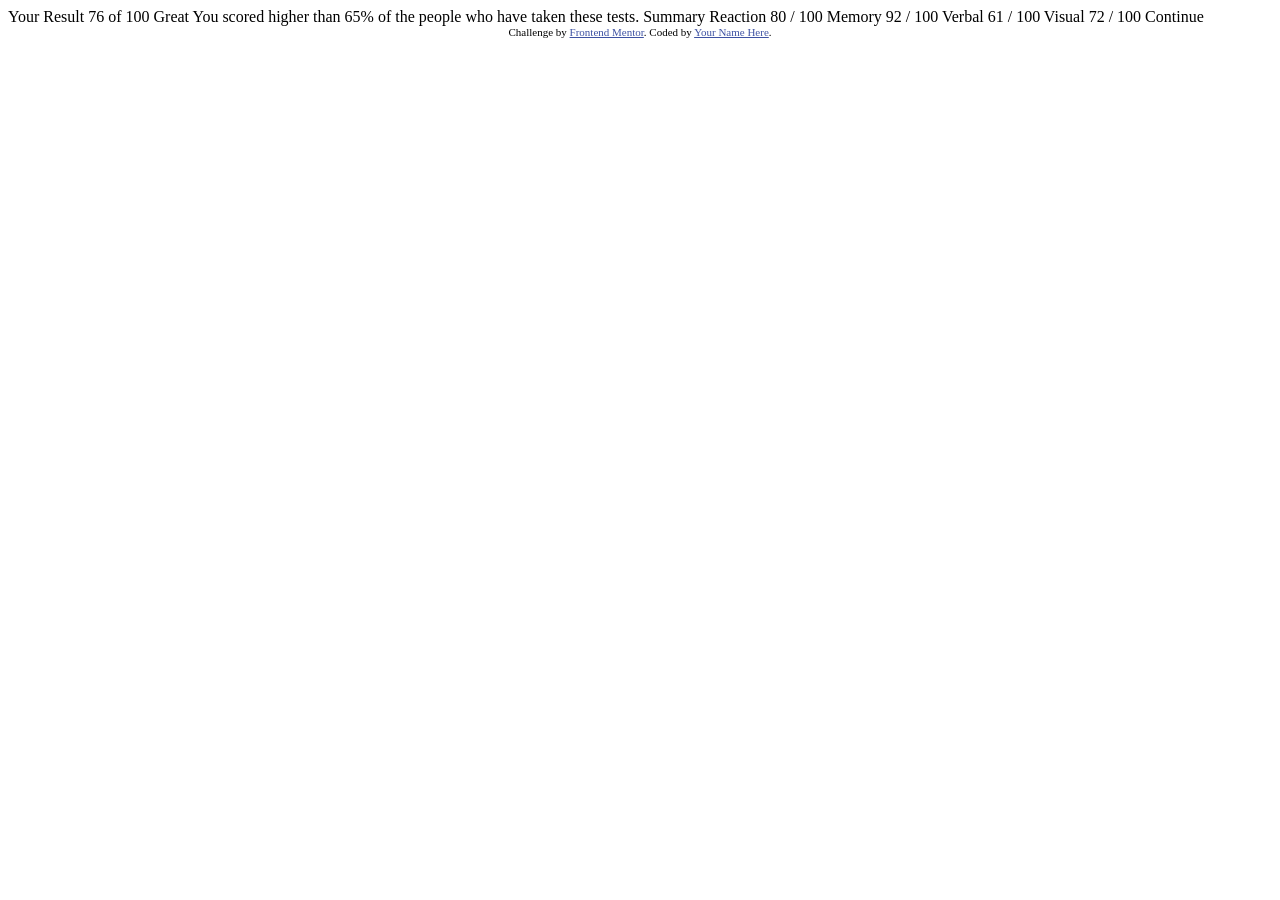
==== summary-component/index.html @ da3f1d07 "changed file structure" ====
<!DOCTYPE html>
<html lang="en">
<head>
  <meta charset="UTF-8">
  <meta name="viewport" content="width=device-width, initial-scale=1.0"> <!-- displays site properly based on user's device -->

  <link rel="icon" type="image/png" sizes="32x32" href="./assets/images/favicon-32x32.png">
  
  <title>Frontend Mentor | Results summary component</title>

  <!-- Feel free to remove these styles or customise in your own stylesheet 👍 -->
  <style>
    .attribution { font-size: 11px; text-align: center; }
    .attribution a { color: hsl(228, 45%, 44%); }
  </style>
</head>
<body>

  Your Result
  76
  of 100

  Great
  You scored higher than 65% of the people who have taken these tests.
  
  Summary

  Reaction
  80 / 100

  Memory
  92 / 100

  Verbal
  61 / 100

  Visual
  72 / 100

  Continue
  
  <div class="attribution">
    Challenge by <a href="https://www.frontendmentor.io?ref=challenge" target="_blank">Frontend Mentor</a>. 
    Coded by <a href="#">Your Name Here</a>.
  </div>
</body>
</html>
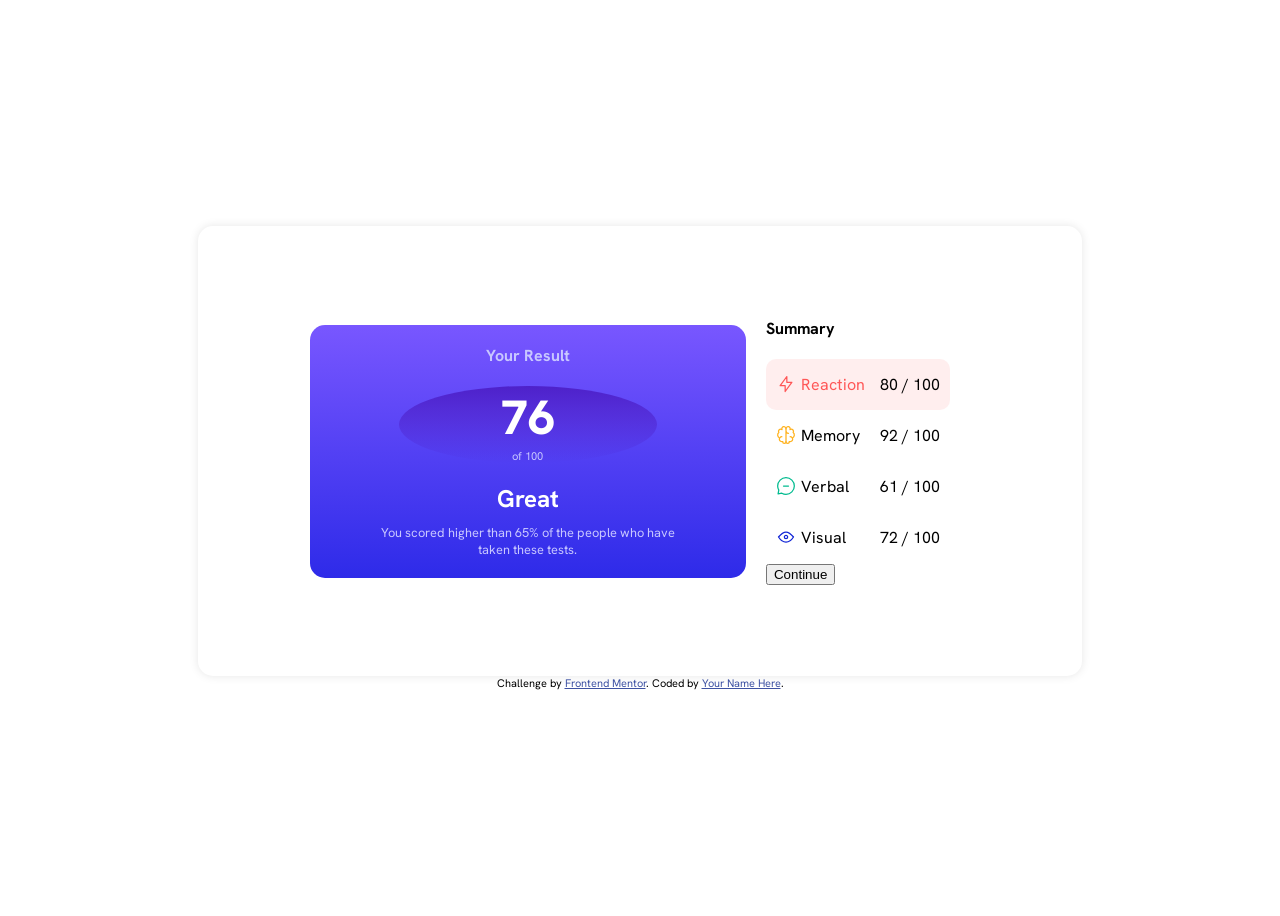
==== commit 4752cc71: "worked on web view" ====
--- a/summary-component/index.html
+++ b/summary-component/index.html
@@ -1,47 +1,85 @@
 <!DOCTYPE html>
 <html lang="en">
-<head>
-  <meta charset="UTF-8">
-  <meta name="viewport" content="width=device-width, initial-scale=1.0"> <!-- displays site properly based on user's device -->
+  <head>
+    <meta charset="UTF-8" />
+    <meta name="viewport" content="width=device-width, initial-scale=1.0" />
+    <!-- displays site properly based on user's device -->
 
-  <link rel="icon" type="image/png" sizes="32x32" href="./assets/images/favicon-32x32.png">
-  
-  <title>Frontend Mentor | Results summary component</title>
+    <link
+      rel="icon"
+      type="image/png"
+      sizes="32x32"
+      href="./assets/images/favicon-32x32.png"
+    />
+    <link rel="stylesheet" href="./main.css" />
+    <title>Frontend Mentor | Results summary component</title>
 
-  <!-- Feel free to remove these styles or customise in your own stylesheet 👍 -->
-  <style>
-    .attribution { font-size: 11px; text-align: center; }
-    .attribution a { color: hsl(228, 45%, 44%); }
-  </style>
-</head>
-<body>
-
-  Your Result
-  76
-  of 100
-
-  Great
-  You scored higher than 65% of the people who have taken these tests.
-  
-  Summary
-
-  Reaction
-  80 / 100
-
-  Memory
-  92 / 100
-
-  Verbal
-  61 / 100
-
-  Visual
-  72 / 100
-
-  Continue
-  
-  <div class="attribution">
-    Challenge by <a href="https://www.frontendmentor.io?ref=challenge" target="_blank">Frontend Mentor</a>. 
-    Coded by <a href="#">Your Name Here</a>.
-  </div>
-</body>
-</html>+    <!-- Feel free to remove these styles or customise in your own stylesheet 👍 -->
+    <style>
+      .attribution {
+        font-size: 11px;
+        text-align: center;
+      }
+      .attribution a {
+        color: hsl(228, 45%, 44%);
+      }
+    </style>
+  </head>
+  <body>
+    <main>
+      <section class="left">
+        <header class="result">Your Result</header>
+        <div class="result-number">
+          <div class="result-number-first">76</div>
+          <div class="result-number-second">of 100</div>
+        </div>
+        <div class="sub-result">
+          <div class="sub-result-number">Great</div>
+          <div class="sub-result-details">
+            You scored higher than 65% of the people who have taken these tests.
+          </div>
+        </div>
+      </section>
+      <section class="right">
+        <header class="summary">Summary</header>
+        <article class="stats">
+          <div class="reaction">
+            <div class="stats-left">
+              <img src="./assets/images/icon-reaction.svg" alt="reaction" />
+              <div class="reaction-text">Reaction</div>
+            </div>
+            <div class="reaction-number">80 / 100</div>
+          </div>
+          <div class="memory">
+            <div class="stats-left">
+              <img src="./assets/images/icon-memory.svg" alt="memory" />
+              <div class="memory-text">Memory</div>
+            </div>
+            <div class="memory-number">92 / 100</div>
+          </div>
+          <div class="verbal">
+            <div class="stats-left">
+              <img src="./assets/images/icon-verbal.svg" alt="verbal" />
+              <div class="verbal-text">Verbal</div>
+            </div>
+            <div class="verbal-number">61 / 100</div>
+          </div>
+          <div class="visual">
+            <div class="stats-left">
+              <img src="./assets/images/icon-visual.svg" alt="visual" />
+              <div class="visual-text">Visual</div>
+            </div>
+            <div class="visual-number">72 / 100</div>
+          </div>
+        </article>
+        <button>Continue</button>
+      </section>
+    </main>
+    <div class="attribution">
+      Challenge by
+      <a href="https://www.frontendmentor.io?ref=challenge" target="_blank"
+        >Frontend Mentor</a
+      >. Coded by <a href="#">Your Name Here</a>.
+    </div>
+  </body>
+</html>
--- a/summary-component/main.css
+++ b/summary-component/main.css
@@ -0,0 +1,122 @@
+@font-face {
+  font-family: "CustomFont";
+  src: url("./assets/fonts/HankenGrotesk-VariableFont_wght.ttf");
+}
+
+:root {
+  --white: hsl(0, 0%, 100%);
+  --pale-blue: hsl(221, 100%, 96%);
+  --light-lavender: hsl(241, 100%, 89%);
+  --dark-gray-blue: hsl(224, 30%, 27%);
+  --light-slate-blue: hsl(252, 100%, 67%);
+  --light-royal-blue: hsl(241, 81%, 54%);
+  --violet-blue: hsla(256, 72%, 46%, 1);
+  --persian-blue: hsla(241, 72%, 46%, 0);
+  --light-red: hsl(0, 100%, 67%);
+  --orangey-yellow: hsl(39, 100%, 56%);
+  --green-teal: hsl(166, 100%, 37%);
+  --cobalt-blue: hsl(234, 85%, 45%);
+}
+
+body {
+  height: 100vh;
+  font-family: "CustomFont", sans-serif;
+  display: flex;
+  align-items: center;
+  justify-content: center;
+  flex-direction: column;
+}
+
+main {
+  display: flex;
+  align-items: center;
+  justify-content: center;
+  width: 70%;
+  height: 50%;
+  border-radius: 15px;
+  box-shadow: 0px 0px 10px 0px rgba(0, 0, 0, 0.1);
+}
+
+.left {
+  text-align: center;
+  background-image: linear-gradient(
+    var(--light-slate-blue),
+    var(--light-royal-blue)
+  );
+  border-radius: 15px;
+  padding: 20px;
+}
+
+.result {
+  color: hsl(241, 100%, 89%);
+  font-weight: 700;
+}
+
+.result-number {
+  width: 65%;
+  height: 45%;
+  background-image: linear-gradient(var(--violet-blue), var(--persian-blue));
+  border-radius: 50%;
+  display: flex;
+  align-items: center;
+  justify-content: center;
+  flex-direction: column;
+  margin: 20px auto;
+}
+
+.result-number-first {
+  color: var(--white);
+  font-weight: 800;
+  font-size: 3rem;
+}
+
+.result-number-second {
+  color: var(--light-lavender);
+  font-size: 0.7rem;
+}
+
+.sub-result {
+  text-align: center;
+}
+
+.sub-result-number {
+  color: var(--white);
+  font-weight: 700;
+  font-size: 1.5rem;
+  margin-bottom: 10px;
+}
+
+.sub-result-details {
+  color: var(--light-lavender);
+  text-align: center;
+  font-size: 0.8rem;
+  width: 75%;
+  margin: 0px auto;
+}
+
+.right {
+  background-color: var(--white);
+  border-radius: 15px;
+  padding: 20px;
+}
+
+.summary {
+  font-weight: 700;
+  margin-bottom: 20px;
+}
+
+.stats div {
+  display: flex;
+  justify-content: space-between;
+  align-items: center;
+  padding: 5px;
+  border-radius: 10px;
+}
+
+.reaction {
+  background: hsla(0, 100%, 67%, 0.1);
+}
+
+.reaction-text {
+  color: var(--light-red);
+}
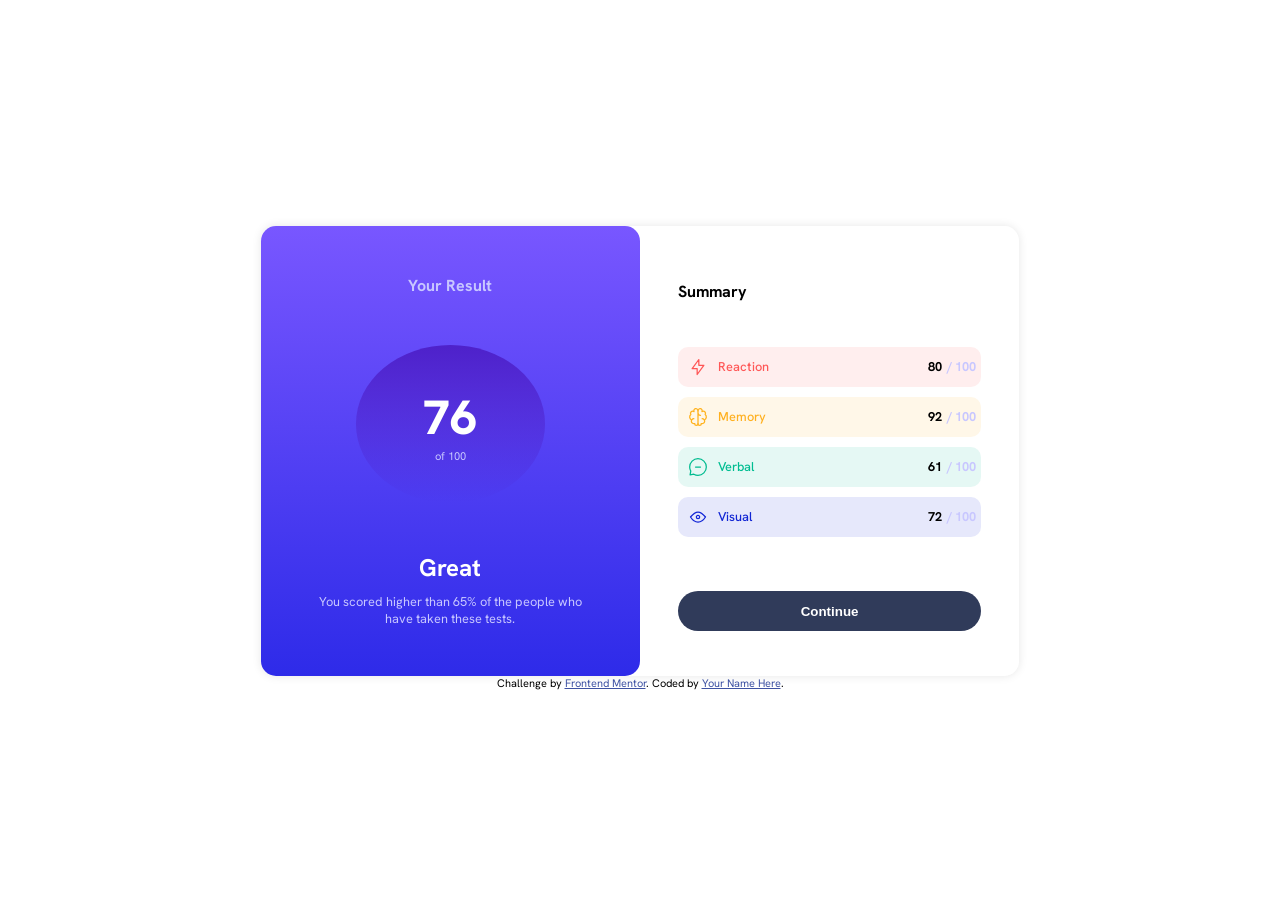
==== commit 2aa2d4a1: "finished web view" ====
--- a/summary-component/index.html
+++ b/summary-component/index.html
@@ -48,28 +48,28 @@
               <img src="./assets/images/icon-reaction.svg" alt="reaction" />
               <div class="reaction-text">Reaction</div>
             </div>
-            <div class="reaction-number">80 / 100</div>
+            <div class="score">80<span class="hundred"> / 100</span></div>
           </div>
           <div class="memory">
             <div class="stats-left">
               <img src="./assets/images/icon-memory.svg" alt="memory" />
               <div class="memory-text">Memory</div>
             </div>
-            <div class="memory-number">92 / 100</div>
+            <div class="score">92<span class="hundred"> / 100</span></div>
           </div>
           <div class="verbal">
             <div class="stats-left">
               <img src="./assets/images/icon-verbal.svg" alt="verbal" />
               <div class="verbal-text">Verbal</div>
             </div>
-            <div class="verbal-number">61 / 100</div>
+            <div class="score">61<span class="hundred"> / 100</span></div>
           </div>
           <div class="visual">
             <div class="stats-left">
               <img src="./assets/images/icon-visual.svg" alt="visual" />
               <div class="visual-text">Visual</div>
             </div>
-            <div class="visual-number">72 / 100</div>
+            <div class="score">72<span class="hundred"> / 100</span></div>
           </div>
         </article>
         <button>Continue</button>
--- a/summary-component/main.css
+++ b/summary-component/main.css
@@ -29,39 +29,41 @@
 
 main {
   display: flex;
-  align-items: center;
+  align-items: stretch;
   justify-content: center;
-  width: 70%;
-  height: 50%;
   border-radius: 15px;
   box-shadow: 0px 0px 10px 0px rgba(0, 0, 0, 0.1);
+  height: 50%;
+  width: 60%;
 }
 
 .left {
-  text-align: center;
+  display: flex;
+  flex-direction: column;
+  align-items: center;
+  justify-content: space-evenly;
   background-image: linear-gradient(
     var(--light-slate-blue),
     var(--light-royal-blue)
   );
   border-radius: 15px;
-  padding: 20px;
+  width: 50%;
 }
 
 .result {
-  color: hsl(241, 100%, 89%);
+  color: var(--light-lavender);
   font-weight: 700;
 }
 
 .result-number {
-  width: 65%;
-  height: 45%;
+  width: 50%;
+  height: 35%;
   background-image: linear-gradient(var(--violet-blue), var(--persian-blue));
   border-radius: 50%;
   display: flex;
   align-items: center;
   justify-content: center;
   flex-direction: column;
-  margin: 20px auto;
 }
 
 .result-number-first {
@@ -91,26 +93,67 @@
   text-align: center;
   font-size: 0.8rem;
   width: 75%;
-  margin: 0px auto;
+  margin: 0 auto;
 }
 
 .right {
   background-color: var(--white);
   border-radius: 15px;
-  padding: 20px;
+  width: 50%;
+  display: flex;
+  flex-direction: column;
+  align-items: center;
+  justify-content: space-evenly;
 }
 
 .summary {
   font-weight: 700;
-  margin-bottom: 20px;
+  margin: 10px 0 0 10%;
+  align-self: flex-start;
+}
+
+.stats {
+  width: 80%;
 }
 
 .stats div {
   display: flex;
   justify-content: space-between;
   align-items: center;
-  padding: 5px;
   border-radius: 10px;
+}
+
+.stats-left > * {
+  margin-left: 10px;
+}
+
+.reaction,
+.memory,
+.verbal,
+.visual {
+  height: 2.5rem;
+  margin-bottom: 10px;
+}
+
+.score {
+  font-weight: 700;
+  font-size: 0.8rem;
+  margin-right: 5px;
+  text-align: baseline;
+}
+
+.reaction-text,
+.memory-text,
+.verbal-text,
+.visual-text {
+  font-weight: 500;
+  font-size: 0.8rem;
+}
+
+.hundred {
+  color: var(--light-lavender);
+  margin-left: 5px;
+  font-size: 0.8rem;
 }
 
 .reaction {
@@ -120,3 +163,45 @@
 .reaction-text {
   color: var(--light-red);
 }
+
+.memory {
+  background-color: hsla(39, 100%, 56%, 0.1);
+}
+
+.memory-text {
+  color: var(--orangey-yellow);
+}
+
+.verbal {
+  background-color: hsla(166, 100%, 37%, 0.1);
+}
+
+.verbal-text {
+  color: var(--green-teal);
+}
+
+.visual {
+  background-color: hsla(234, 85%, 45%, 0.1);
+}
+
+.visual-text {
+  color: var(--cobalt-blue);
+}
+
+button {
+  background-color: var(--dark-gray-blue);
+  color: var(--white);
+  border: none;
+  border-radius: 20px;
+  width: 80%;
+  height: 40px;
+  font-weight: 700;
+  cursor: pointer;
+}
+
+button:hover {
+  background-image: linear-gradient(
+    var(--light-slate-blue),
+    var(--light-royal-blue)
+  );
+}
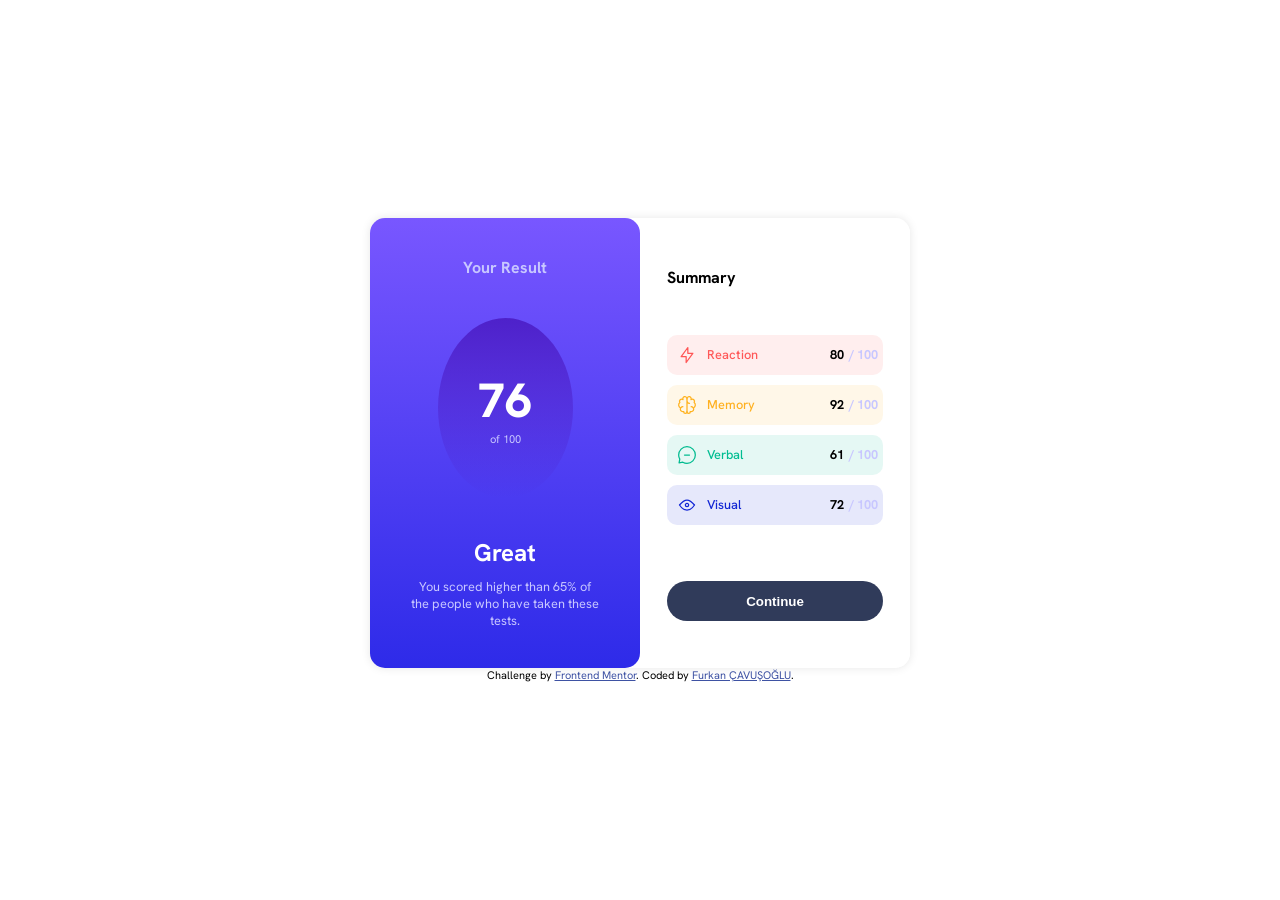
==== commit 80a4d7b8: "edited readme" ====
--- a/summary-component/index.html
+++ b/summary-component/index.html
@@ -79,7 +79,7 @@
       Challenge by
       <a href="https://www.frontendmentor.io?ref=challenge" target="_blank"
         >Frontend Mentor</a
-      >. Coded by <a href="#">Your Name Here</a>.
+      >. Coded by <a href="https://github.com/furkancavusoglu">Furkan ÇAVUŞOĞLU</a>.
     </div>
   </body>
 </html>
--- a/summary-component/main.css
+++ b/summary-component/main.css
@@ -1,6 +1,12 @@
 @font-face {
   font-family: "CustomFont";
   src: url("./assets/fonts/HankenGrotesk-VariableFont_wght.ttf");
+}
+
+* {
+  margin: 0;
+  padding: 0;
+  box-sizing: border-box;
 }
 
 :root {
@@ -34,7 +40,6 @@
   border-radius: 15px;
   box-shadow: 0px 0px 10px 0px rgba(0, 0, 0, 0.1);
   height: 50%;
-  width: 60%;
 }
 
 .left {
@@ -57,7 +62,7 @@
 
 .result-number {
   width: 50%;
-  height: 35%;
+  height: 40%;
   background-image: linear-gradient(var(--violet-blue), var(--persian-blue));
   border-radius: 50%;
   display: flex;
@@ -92,7 +97,7 @@
   color: var(--light-lavender);
   text-align: center;
   font-size: 0.8rem;
-  width: 75%;
+  width: 70%;
   margin: 0 auto;
 }
 
@@ -108,7 +113,7 @@
 
 .summary {
   font-weight: 700;
-  margin: 10px 0 0 10%;
+  margin: 2px 0 0 10%;
   align-self: flex-start;
 }
 
@@ -194,7 +199,7 @@
   border: none;
   border-radius: 20px;
   width: 80%;
-  height: 40px;
+  height: 2.5rem;
   font-weight: 700;
   cursor: pointer;
 }
@@ -205,3 +210,77 @@
     var(--light-royal-blue)
   );
 }
+
+@media (max-width: 600px) {
+  main {
+    width: 100%;
+    height: 100%;
+    flex-direction: column;
+  }
+
+  .left {
+    width: 100%;
+    height: 40%;
+    border-radius: 0 0 20px 20px;
+  }
+
+  .result-number {
+    width: 30%;
+    height: 40%;
+  }
+
+  .sub-result-details {
+    width: 60%;
+  }
+
+  .right {
+    justify-content: flex-start;
+    gap: 1rem;
+    width: 100%;
+    height: 60%;
+  }
+
+  .summary {
+    margin: 1rem 0 0 5%;
+    width: 90%;
+  }
+
+  .stats {
+    width: 90%;
+  }
+
+  .reaction,
+  .memory,
+  .verbal,
+  .visual {
+    height: 3rem;
+  }
+
+  .reaction-text,
+  .memory-text,
+  .verbal-text,
+  .visual-text {
+    font-weight: 500;
+    font-size: 0.9rem;
+  }
+
+  .score,
+  .hundred {
+    font-size: 0.9rem;
+  }
+
+  .hundred {
+    margin-right: 10px;
+  }
+
+  button {
+    width: 90%;
+    height: 3rem;
+  }
+}
+
+@media (min-width: 600px) {
+  main {
+    max-width: 60%;
+  }
+}
